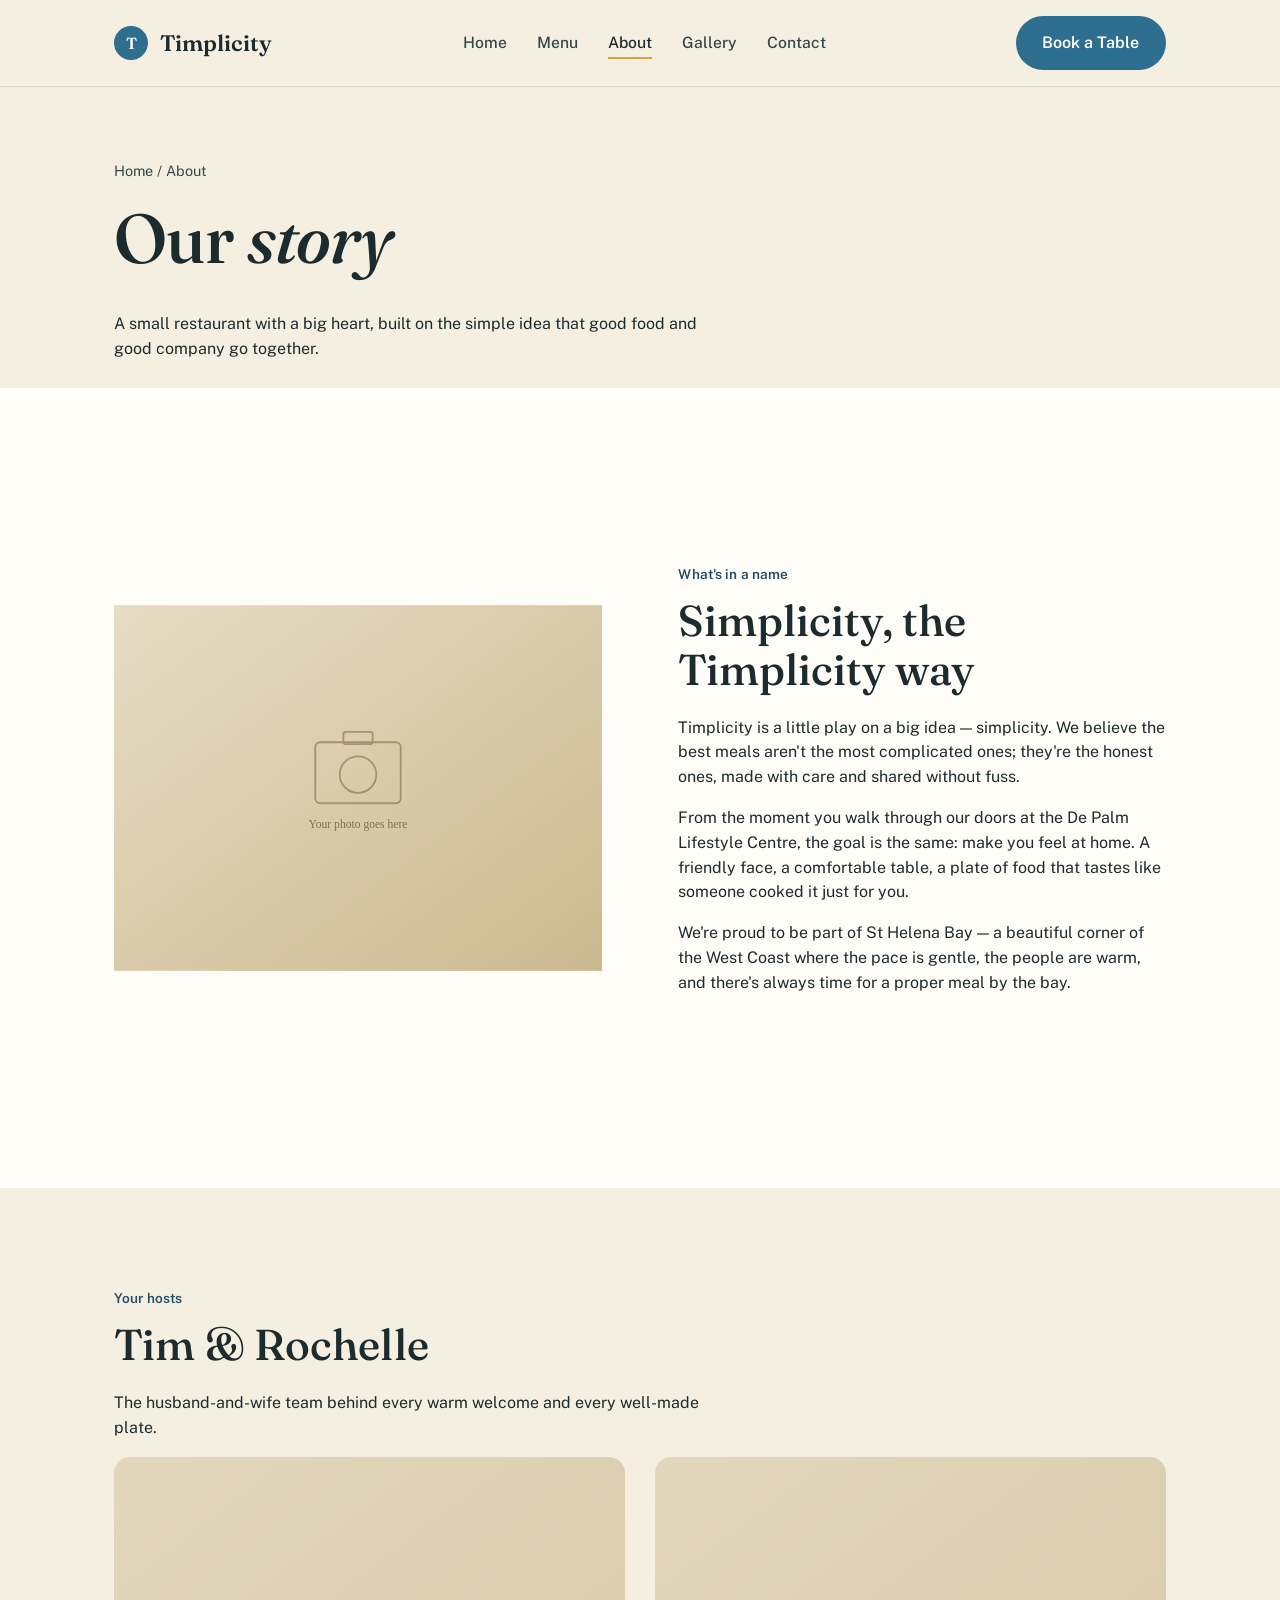
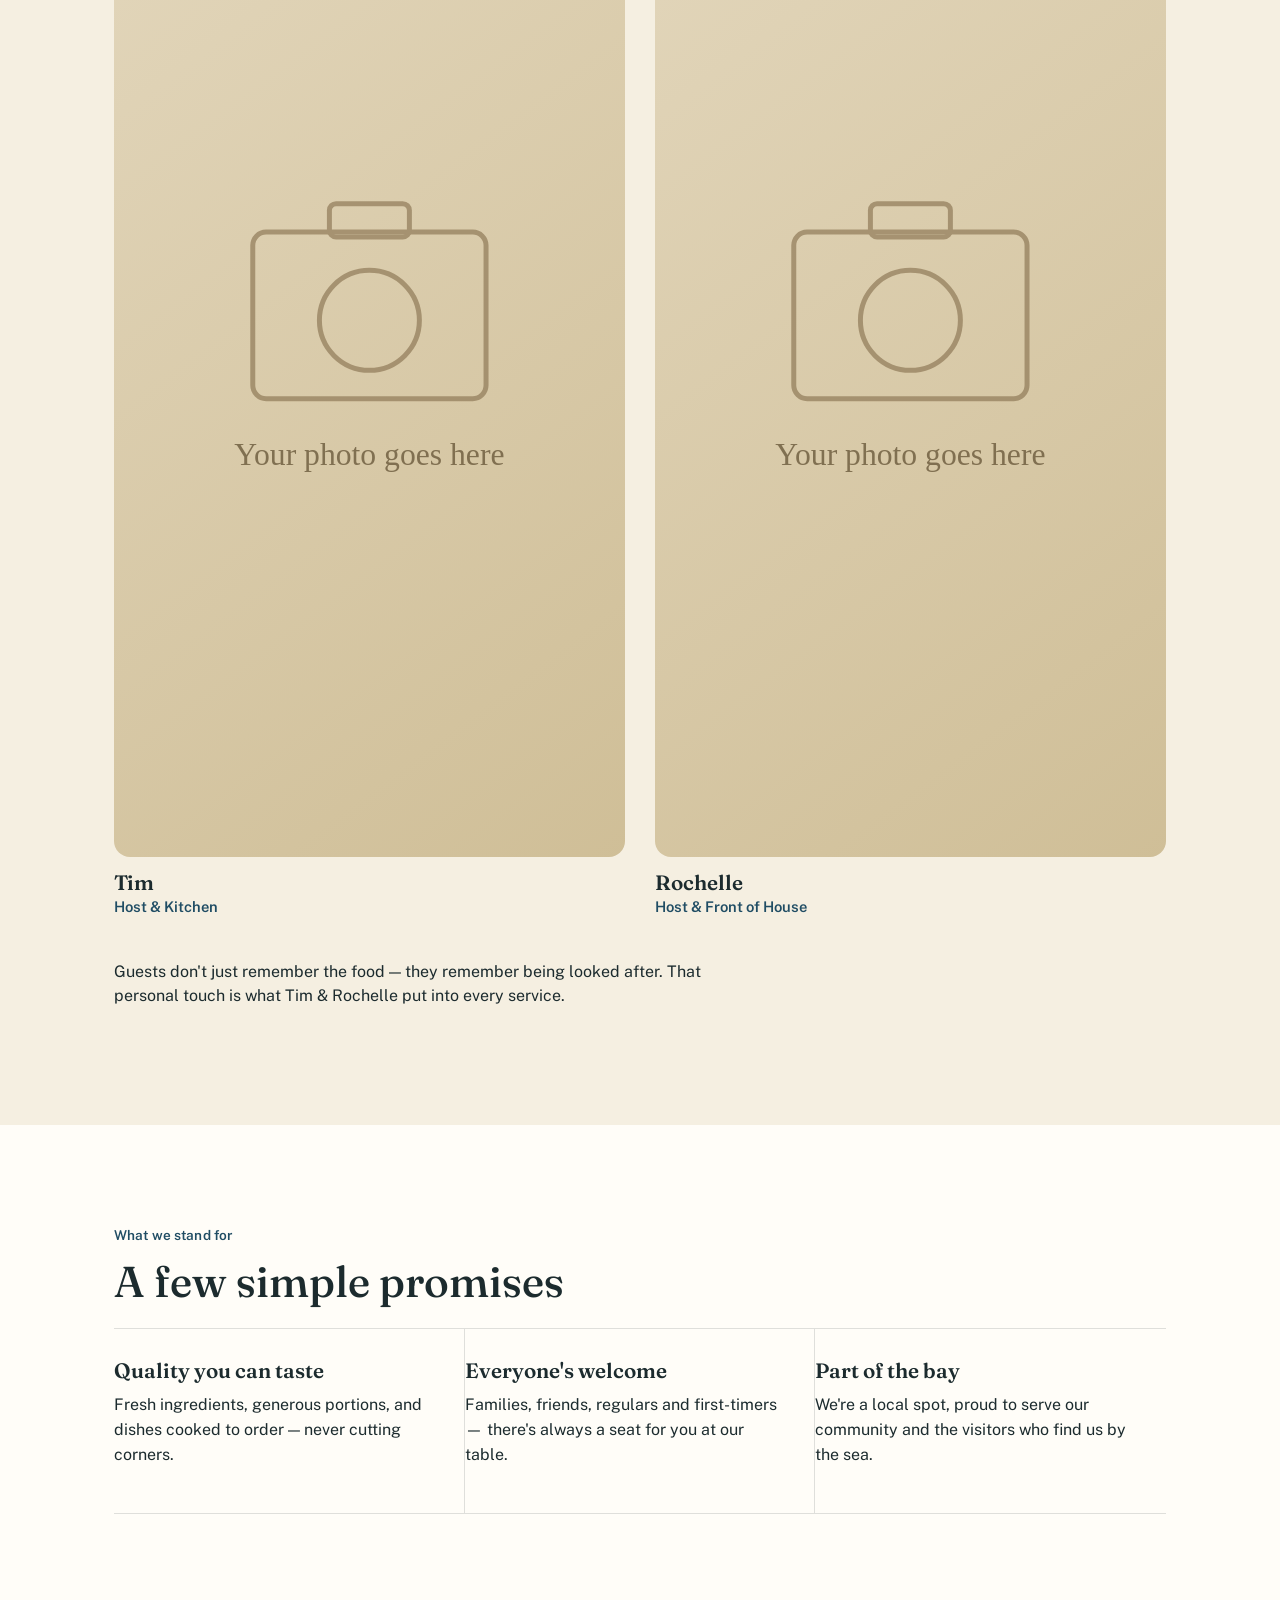
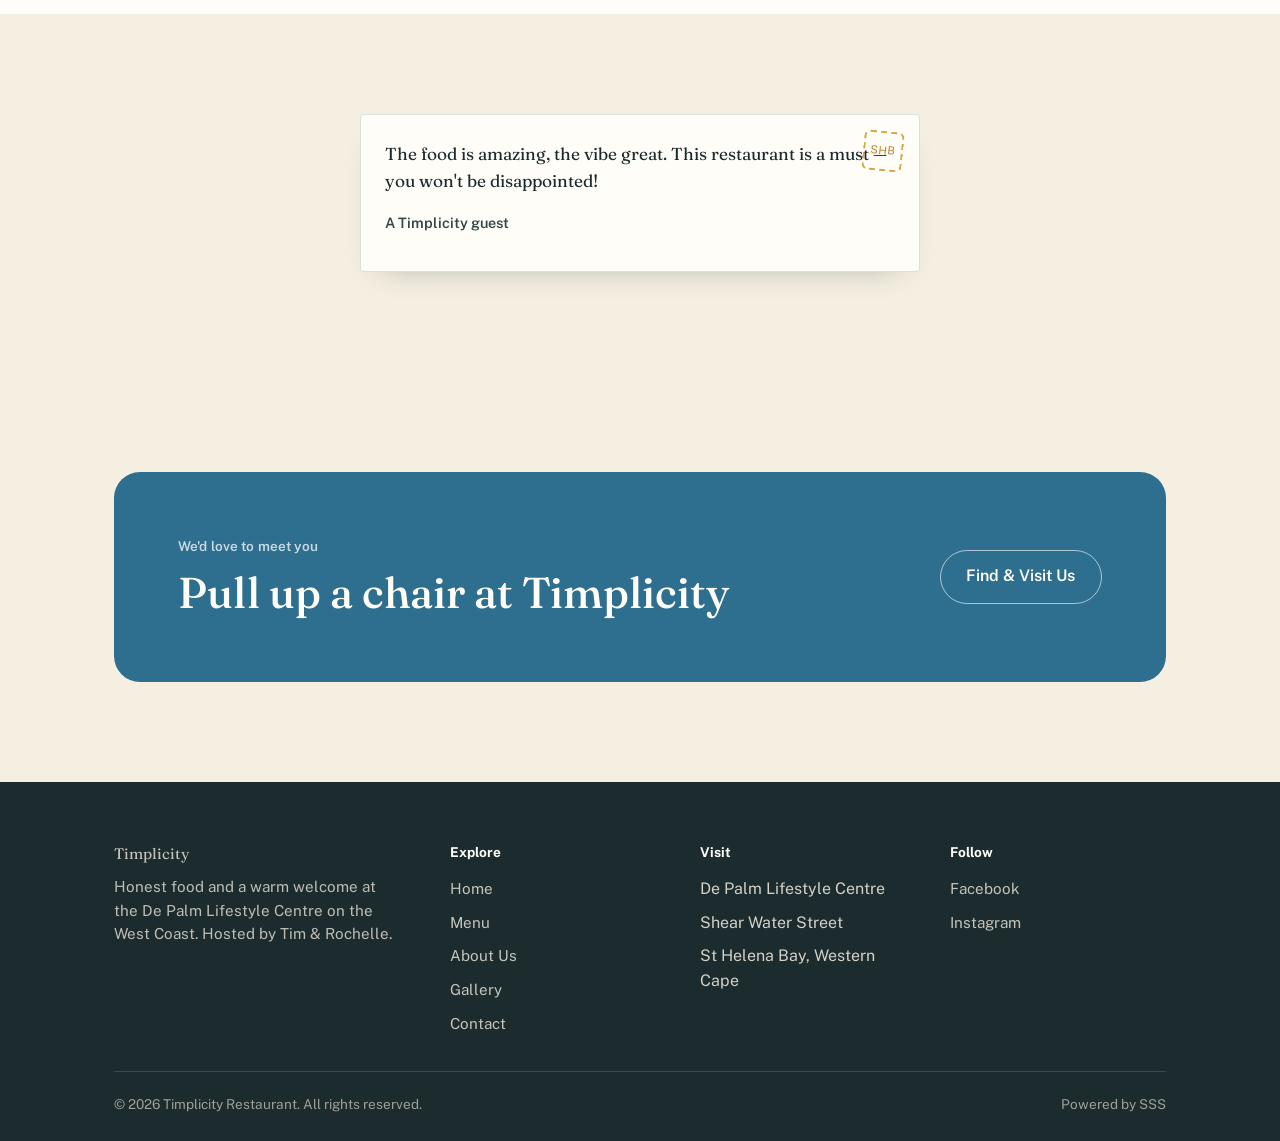
==== about.html @ 7fc155a4 "Add files via upload" ====
<!DOCTYPE html>
<html lang="en">
<head>
<meta charset="UTF-8">
<meta name="viewport" content="width=device-width, initial-scale=1.0">
<title>About | Timplicity Restaurant</title>
<meta name="description" content="The story of Timplicity — a warm, family-run restaurant at the De Palm Centre in St Helena Bay, hosted by Tim & Rochelle.">
<link rel="preconnect" href="https://fonts.googleapis.com">
<link rel="preconnect" href="https://fonts.gstatic.com" crossorigin>
<link href="https://fonts.googleapis.com/css2?family=Fraunces:ital,opsz,wght@0,9..144,400;0,9..144,500;0,9..144,600;1,9..144,500;1,9..144,600&family=Public+Sans:wght@400;500;600;700&display=swap" rel="stylesheet">
<link rel="stylesheet" href="assets/css/style.css">
</head>
<body>

<header class="site-header">
  <div class="nav-row">
    <a class="wordmark" href="index.html"><span class="mark">T</span> Timplicity</a>
    <nav>
      <ul class="nav-links">
        <li><a href="index.html">Home</a></li>
        <li><a href="menu.html">Menu</a></li>
        <li><a href="about.html" aria-current="page">About</a></li>
        <li><a href="gallery.html">Gallery</a></li>
        <li><a href="contact.html">Contact</a></li>
      </ul>
    </nav>
    <div class="nav-actions">
      <a class="btn btn-primary" href="contact.html">Book a Table</a>
      <button class="nav-toggle" aria-label="Toggle menu" aria-expanded="false">
        <span></span><span></span><span></span>
      </button>
    </div>
  </div>
</header>

<main>
  <section class="page-intro">
    <div class="container">
      <a class="crumb" href="index.html">Home / About</a>
      <h1>Our <span class="italic">story</span></h1>
      <p class="lede">A small restaurant with a big heart, built on the simple idea that good food and good company go together.</p>
    </div>
  </section>

  <section style="background:var(--paper);">
    <div class="container two-col">
      <div class="col-media">
        <img src="assets/images/placeholder.svg" alt="The Timplicity restaurant at the De Palm Lifestyle Centre" width="800" height="600">
      </div>
      <div>
        <p class="label">What's in a name</p>
        <h2>Simplicity, the Timplicity way</h2>
        <p>Timplicity is a little play on a big idea — simplicity. We believe the best meals aren't the most complicated ones; they're the honest ones, made with care and shared without fuss.</p>
        <p>From the moment you walk through our doors at the De Palm Lifestyle Centre, the goal is the same: make you feel at home. A friendly face, a comfortable table, a plate of food that tastes like someone cooked it just for you.</p>
        <p>We're proud to be part of St Helena Bay — a beautiful corner of the West Coast where the pace is gentle, the people are warm, and there's always time for a proper meal by the bay.</p>
      </div>
    </div>
  </section>

  <section>
    <div class="container">
      <p class="label">Your hosts</p>
      <h2>Tim &amp; Rochelle</h2>
      <p>The husband-and-wife team behind every warm welcome and every well-made plate.</p>
      <div class="hosts">
        <div class="host">
          <img src="assets/images/placeholder.svg" alt="Tim, co-host of Timplicity" width="800" height="1000">
          <h3>Tim</h3>
          <p class="role">Host &amp; Kitchen</p>
        </div>
        <div class="host">
          <img src="assets/images/placeholder.svg" alt="Rochelle, co-host of Timplicity" width="800" height="1000">
          <h3>Rochelle</h3>
          <p class="role">Host &amp; Front of House</p>
        </div>
      </div>
      <p style="margin-top:26px; max-width:64ch;">Guests don't just remember the food — they remember being looked after. That personal touch is what Tim &amp; Rochelle put into every service.</p>
    </div>
  </section>

  <section style="background:var(--paper);">
    <div class="container">
      <p class="label">What we stand for</p>
      <h2>A few simple promises</h2>
      <div class="promise-list">
        <div class="promise">
          <h3>Quality you can taste</h3>
          <p>Fresh ingredients, generous portions, and dishes cooked to order — never cutting corners.</p>
        </div>
        <div class="promise">
          <h3>Everyone's welcome</h3>
          <p>Families, friends, regulars and first-timers — there's always a seat for you at our table.</p>
        </div>
        <div class="promise">
          <h3>Part of the bay</h3>
          <p>We're a local spot, proud to serve our community and the visitors who find us by the sea.</p>
        </div>
      </div>
    </div>
  </section>

  <section>
    <div class="container">
      <div class="postcard" style="max-width:560px; margin:0 auto;">
        <div class="stamp">SHB</div>
        <p class="quote">The food is amazing, the vibe great. This restaurant is a must — you won't be disappointed!</p>
        <p class="who">A Timplicity guest</p>
      </div>
    </div>
  </section>

  <section>
    <div class="container">
      <div class="cta-banner">
        <div>
          <p class="label">We'd love to meet you</p>
          <h2>Pull up a chair at Timplicity</h2>
        </div>
        <a class="btn btn-on-dark" style="border:1.5px solid rgba(255,255,255,.6);" href="contact.html">Find &amp; Visit Us</a>
      </div>
    </div>
  </section>
</main>

<footer class="site-footer">
  <div class="container">
    <div class="footer-grid">
      <div>
        <a class="footer-word" href="index.html">Timplicity</a>
        <p style="max-width:32ch; color:rgba(245,239,225,.75); font-size:0.95rem;">Honest food and a warm welcome at the De Palm Lifestyle Centre on the West Coast. Hosted by Tim &amp; Rochelle.</p>
      </div>
      <div>
        <h5>Explore</h5>
        <ul>
          <li><a href="index.html">Home</a></li>
          <li><a href="menu.html">Menu</a></li>
          <li><a href="about.html">About Us</a></li>
          <li><a href="gallery.html">Gallery</a></li>
          <li><a href="contact.html">Contact</a></li>
        </ul>
      </div>
      <div>
        <h5>Visit</h5>
        <ul>
          <li>De Palm Lifestyle Centre</li>
          <li>Shear Water Street</li>
          <li>St Helena Bay, Western Cape</li>
        </ul>
      </div>
      <div>
        <h5>Follow</h5>
        <ul>
          <li><a href="https://www.facebook.com/timplicity">Facebook</a></li>
          <li><a href="https://www.instagram.com/timplicity.restaurant/">Instagram</a></li>
        </ul>
      </div>
    </div>
    <div class="footer-bottom">
      <span>© 2026 Timplicity Restaurant. All rights reserved.</span>
      <a href="https://github.com/software-solutions-shb">Powered by SSS</a>
    </div>
  </div>
</footer>

<script src="assets/js/main.js"></script>
</body>
</html>
---- assets/css/style.css ----
/* ===========================================================
   Timplicity — design tokens
   Plaster (bg), Ink (text/dark), Bay (primary accent, blue),
   Gold (secondary accent), Sage (quiet tertiary)
   =========================================================== */
:root{
  --plaster: #f5efe1;
  --plaster-deep: #ece2cc;
  --ink: #1c2b2e;
  --ink-soft: #33474b;
  --bay: #2e6e8e;
  --bay-deep: #204d64;
  --gold: #d9a441;
  --gold-deep: #b7852b;
  --sage: #6b7a55;
  --paper: #fffdf8;
  --line: rgba(28,43,46,0.14);

  --serif: "Fraunces", Georgia, serif;
  --sans: "Public Sans", -apple-system, BlinkMacSystemFont, "Segoe UI", sans-serif;

  --max: 1180px;
  --pad: clamp(20px, 5vw, 64px);
}

*, *::before, *::after{ box-sizing: border-box; }
html{ scroll-behavior: smooth; }
@media (prefers-reduced-motion: reduce){
  html{ scroll-behavior: auto; }
  *, *::before, *::after{ animation-duration: 0.001ms !important; animation-iteration-count: 1 !important; transition-duration: 0.001ms !important; }
}

body{
  margin:0;
  font-family: var(--sans);
  background: var(--plaster);
  color: var(--ink);
  line-height: 1.55;
  -webkit-font-smoothing: antialiased;
}

img{ max-width:100%; display:block; }

a{ color: inherit; }

h1,h2,h3,h4{
  font-family: var(--serif);
  font-weight: 600;
  line-height: 1.12;
  margin: 0 0 0.5em;
  color: var(--ink);
}
h1{ font-size: clamp(2.6rem, 5.4vw, 4.4rem); font-weight: 500; letter-spacing: -0.01em; }
h2{ font-size: clamp(1.9rem, 3.4vw, 2.7rem); font-weight: 500; }
h3{ font-size: 1.3rem; font-weight: 600; }
p{ margin: 0 0 1em; max-width: 62ch; }
.italic{ font-style: italic; }

.container{
  max-width: var(--max);
  margin: 0 auto;
  padding-left: var(--pad);
  padding-right: var(--pad);
}

.label{
  font-family: var(--sans);
  font-size: 0.85rem;
  font-weight: 600;
  color: var(--bay-deep);
  letter-spacing: 0.01em;
  margin: 0 0 0.9em;
}
.label.on-dark{ color: var(--gold); }

.btn{
  display: inline-flex;
  align-items: center;
  gap: 0.5em;
  padding: 0.85em 1.6em;
  border-radius: 999px;
  font-weight: 600;
  font-size: 1rem;
  text-decoration: none;
  border: 1.5px solid transparent;
  cursor: pointer;
  transition: transform 0.18s ease, background 0.18s ease, color 0.18s ease, border-color .18s ease;
}
.btn:active{ transform: translateY(1px); }
.btn-primary{ background: var(--bay); color: var(--paper); }
.btn-primary:hover{ background: var(--bay-deep); }
.btn-ghost{ background: transparent; color: var(--ink); border-color: var(--line); }
.btn-ghost:hover{ border-color: var(--ink); }
.btn-gold{ background: var(--gold); color: var(--ink); }
.btn-gold:hover{ background: var(--gold-deep); color: var(--paper); }
.btn-on-dark{ border-color: rgba(255,255,255,0.4); color: var(--paper); }
.btn-on-dark:hover{ border-color: var(--paper); }

:focus-visible{
  outline: 3px solid var(--bay);
  outline-offset: 3px;
}

/* ---------------- Header / nav ---------------- */
.site-header{
  position: sticky;
  top: 0;
  z-index: 50;
  background: rgba(245,239,225,0.9);
  backdrop-filter: blur(8px);
  border-bottom: 1px solid var(--line);
}
.nav-row{
  display:flex;
  align-items:center;
  justify-content: space-between;
  padding: 16px var(--pad);
  max-width: var(--max);
  margin: 0 auto;
  gap: 20px;
}
.wordmark{
  font-family: var(--serif);
  font-size: 1.4rem;
  font-weight: 600;
  text-decoration: none;
  color: var(--ink);
  display:flex;
  align-items:center;
  gap: 0.55em;
}
.wordmark .mark{
  width: 34px; height: 34px;
  border-radius: 50%;
  background: var(--bay);
  color: var(--paper);
  display:flex; align-items:center; justify-content:center;
  font-size: 1rem;
  flex: none;
}
.nav-links{
  display:flex;
  gap: 30px;
  list-style:none;
  margin:0; padding:0;
}
.nav-links a{
  text-decoration:none;
  font-weight: 500;
  font-size: 0.98rem;
  color: var(--ink-soft);
  position: relative;
  padding-bottom: 3px;
}
.nav-links a:hover, .nav-links a[aria-current="page"]{ color: var(--ink); }
.nav-links a[aria-current="page"]::after{
  content:"";
  position:absolute; left:0; right:0; bottom:-4px;
  height: 2px; background: var(--gold);
}
.nav-actions{ display:flex; align-items:center; gap: 14px; }
.nav-toggle{
  display:none;
  background:none; border:none; cursor:pointer;
  width: 40px; height: 40px;
  flex-direction: column; align-items:center; justify-content:center; gap: 5px;
}
.nav-toggle span{ width: 22px; height: 2px; background: var(--ink); display:block; }

@media (max-width: 860px){
  .nav-links{
    position: fixed; inset: 68px 0 0 0;
    background: var(--plaster);
    flex-direction: column;
    align-items: flex-start;
    padding: 30px var(--pad);
    gap: 22px;
    transform: translateY(-8px);
    opacity: 0;
    visibility: hidden;
    transition: opacity .2s ease, transform .2s ease, visibility .2s;
  }
  .nav-links.open{ opacity:1; transform: translateY(0); visibility: visible; }
  .nav-links a{ font-size: 1.15rem; }
  .nav-actions .btn-primary{ display:none; }
  .nav-toggle{ display:flex; }
}

/* ---------------- Wave dividers ---------------- */
.wave{ display:block; width:100%; line-height:0; }
.wave svg{ width:100%; height: auto; display:block; }

/* ---------------- Hero ---------------- */
.hero{
  position: relative;
  padding: clamp(56px, 9vw, 96px) 0 0;
  overflow: hidden;
}
.hero-grid{
  display:grid;
  grid-template-columns: 1.1fr 0.9fr;
  gap: clamp(30px, 5vw, 70px);
  align-items:center;
}
.hero-copy p.lede{ font-size: 1.15rem; color: var(--ink-soft); }
.hero-ctas{ display:flex; gap: 14px; flex-wrap:wrap; margin-top: 1.6em; }
.hero-media{ position:relative; }
.hero-media .frame{
  border-radius: 22px 22px 4px 22px;
  overflow:hidden;
  box-shadow: 0 30px 60px -25px rgba(28,43,46,0.45);
}
.hero-media .frame img{ aspect-ratio: 4/5; object-fit:cover; width:100%; }
.hero-tag{
  position:absolute;
  bottom: -22px; left: -22px;
  background: var(--paper);
  border-radius: 14px;
  padding: 14px 18px;
  box-shadow: 0 18px 40px -20px rgba(28,43,46,0.35);
  font-family: var(--serif);
  font-size: 0.95rem;
  max-width: 190px;
}
@media (max-width: 860px){
  .hero-grid{ grid-template-columns: 1fr; }
  .hero-tag{ display:none; }
}

.fade-up{ opacity:0; transform: translateY(16px); animation: fadeUp .7s ease forwards; }
@keyframes fadeUp{ to{ opacity:1; transform:none; } }

/* ---------------- Sections ---------------- */
section{ padding: clamp(56px, 8vw, 100px) 0; }
.section-dark{ background: var(--ink); color: var(--plaster); }
.section-dark h2, .section-dark h3{ color: var(--paper); }
.section-dark p{ color: rgba(245,239,225,0.82); }

.two-col{
  display:grid;
  grid-template-columns: 1fr 1fr;
  gap: clamp(32px, 6vw, 80px);
  align-items:center;
}
@media (max-width: 860px){ .two-col{ grid-template-columns: 1fr; } }
.two-col.reverse .col-media{ order: 2; }
@media (max-width: 860px){ .two-col.reverse .col-media{ order: 0; } }

.col-media img{ border-radius: 18px; }
.col-media.stacked{ position:relative; padding-bottom: 40px; }
.col-media.stacked .img-2{
  position:absolute; width: 58%;
  right: -6%; bottom: 0;
  border: 6px solid var(--plaster);
  border-radius: 16px;
  box-shadow: 0 20px 40px -20px rgba(28,43,46,0.4);
}

/* Promises list (not identical cards — a divided list) */
.promise-list{
  display:grid;
  grid-template-columns: repeat(3, 1fr);
  gap: 0;
  border-top: 1px solid var(--line);
}
.promise{
  padding: 30px 26px 30px 0;
  border-bottom: 1px solid var(--line);
}
.promise:not(:last-child){ border-right: 1px solid var(--line); }
.promise .num{ font-family: var(--serif); font-style: italic; color: var(--bay); font-size: 1.1rem; }
@media (max-width: 860px){
  .promise-list{ grid-template-columns: 1fr; }
  .promise:not(:last-child){ border-right: none; }
}

/* Sunday buffet feature */
.buffet{
  background: var(--ink);
  color: var(--plaster);
  border-radius: 26px;
  padding: clamp(30px, 5vw, 60px);
  display:grid;
  grid-template-columns: 1.05fr 0.95fr;
  gap: clamp(30px,5vw,60px);
  align-items:center;
}
@media (max-width: 860px){ .buffet{ grid-template-columns: 1fr; } }
.buffet ul{ list-style:none; padding:0; margin: 1.2em 0; display:flex; flex-direction:column; gap: 10px; }
.buffet li{ padding-left: 26px; position:relative; color: rgba(245,239,225,0.9); }
.buffet li::before{
  content:"";
  position:absolute; left:0; top: 0.5em;
  width: 10px; height: 10px;
  border-radius: 50%;
  background: var(--gold);
}
.buffet .col-media img{ border-radius: 18px; }

/* Menu preview / real menu list styling */
.menu-list{ margin-top: 10px; }
.menu-item{
  display:flex;
  align-items:baseline;
  gap: 10px;
  padding: 18px 0;
  border-bottom: 1px dashed var(--line);
}
.menu-item:first-child{ border-top: 1px dashed var(--line); }
.menu-item .name{
  font-family: var(--serif);
  font-size: 1.15rem;
  color: var(--ink);
  white-space: nowrap;
}
.menu-item .tag{
  font-size: 0.78rem;
  color: var(--bay-deep);
  background: rgba(46,110,142,0.1);
  border-radius: 999px;
  padding: 2px 10px;
  white-space: nowrap;
}
.menu-item .leader{
  flex:1;
  border-bottom: 1px dotted rgba(28,43,46,0.35);
  transform: translateY(-5px);
  min-width: 20px;
}
.menu-item .price{
  font-weight: 700;
  white-space: nowrap;
  font-family: var(--serif);
}
.menu-item .desc{
  flex-basis: 100%;
  margin: 2px 0 0;
  color: var(--ink-soft);
  font-size: 0.95rem;
}

/* Gallery grid */
.gallery-grid{
  display:grid;
  grid-template-columns: repeat(3, 1fr);
  gap: 16px;
}
.gallery-grid a{
  display:block;
  overflow:hidden;
  border-radius: 14px;
  cursor: zoom-in;
}
.gallery-grid img{
  width:100%; height:100%; object-fit:cover;
  transition: transform .35s ease;
}
.gallery-grid a:hover img{ transform: scale(1.05); }
.gallery-grid .tall{ grid-row: span 2; }
@media (max-width: 700px){
  .gallery-grid{ grid-template-columns: repeat(2, 1fr); }
}

.lightbox{
  position: fixed; inset:0;
  background: rgba(28,43,46,0.92);
  display:none;
  align-items:center; justify-content:center;
  z-index: 100;
  padding: 30px;
}
.lightbox.open{ display:flex; }
.lightbox img{ max-width: min(90vw, 900px); max-height: 85vh; border-radius: 10px; }
.lightbox-close{
  position:absolute; top: 24px; right: 24px;
  background: none; border: none; color: var(--paper);
  font-size: 2rem; cursor:pointer; line-height:1;
}

/* Testimonials — postcards */
.postcards{
  display:grid;
  grid-template-columns: repeat(3, 1fr);
  gap: 26px;
  margin-top: 20px;
}
@media (max-width: 900px){ .postcards{ grid-template-columns: 1fr; } }
.postcard{
  background: var(--paper);
  border: 1px solid var(--line);
  border-radius: 4px;
  padding: 26px 24px 22px;
  position: relative;
  box-shadow: 0 14px 30px -22px rgba(28,43,46,0.4);
}
.postcard:nth-child(2){ transform: rotate(-0.6deg); }
.postcard:nth-child(3){ transform: rotate(0.6deg); }
.postcard .quote{ font-family: var(--serif); font-size: 1.08rem; color: var(--ink); }
.postcard .stamp{
  position:absolute; top: 16px; right: 16px;
  width: 40px; height: 40px;
  border: 2px dashed var(--gold);
  border-radius: 6px;
  display:flex; align-items:center; justify-content:center;
  color: var(--gold-deep);
  font-size: 0.7rem;
  transform: rotate(6deg);
}
.postcard .who{
  margin-top: 14px;
  font-size: 0.9rem;
  color: var(--ink-soft);
  font-weight: 600;
}

/* CTA banner */
.cta-banner{
  text-align:left;
  background: var(--bay);
  color: var(--paper);
  border-radius: 26px;
  padding: clamp(36px, 6vw, 64px);
  display:flex;
  justify-content:space-between;
  align-items:center;
  gap: 30px;
  flex-wrap:wrap;
}
.cta-banner h2{ color: var(--paper); margin:0; }
.cta-banner .label{ color: rgba(255,255,255,0.75); }

/* People (about page hosts) */
.hosts{
  display:grid;
  grid-template-columns: repeat(2,1fr);
  gap: 30px;
  margin-top: 10px;
}
@media (max-width: 700px){ .hosts{ grid-template-columns: 1fr; } }
.host img{ border-radius: 16px; aspect-ratio: 4/5; object-fit:cover; }
.host h3{ margin-top: 14px; margin-bottom: 2px; }
.host .role{ color: var(--bay-deep); font-weight:600; font-size: 0.92rem; }

/* Breadcrumb / page intro */
.page-intro{ padding-top: clamp(40px,7vw,72px); padding-bottom: 10px; }
.crumb{ font-size: 0.9rem; color: var(--ink-soft); margin-bottom: 18px; text-decoration:none; display:inline-block; }
.crumb:hover{ color: var(--ink); }

/* Anchor chips (menu jump nav) */
.chip-row{
  display:flex; flex-wrap:wrap; gap: 10px;
  margin: 26px 0 10px;
}
.chip{
  padding: 8px 16px;
  border-radius: 999px;
  border: 1px solid var(--line);
  text-decoration:none;
  font-size: 0.9rem;
  color: var(--ink-soft);
  background: var(--paper);
}
.chip:hover{ border-color: var(--bay); color: var(--bay-deep); }

/* Sunday buffet block inside menu page */
.menu-section{ scroll-margin-top: 100px; }
.menu-section-title{ display:flex; align-items:baseline; gap: 14px; margin-bottom: 4px; }
.menu-section-title .sub{ color: var(--ink-soft); font-size: 0.95rem; }

/* Hours table */
.hours{ width:100%; border-collapse: collapse; margin-top: 10px; }
.hours td{ padding: 10px 0; border-bottom: 1px solid var(--line); }
.hours td:last-child{ text-align:right; font-weight:600; }
.hours tr.today td{ color: var(--bay-deep); }

/* Contact layout */
.contact-grid{
  display:grid;
  grid-template-columns: 0.9fr 1.1fr;
  gap: clamp(30px,5vw,70px);
  align-items:start;
}
@media (max-width: 900px){ .contact-grid{ grid-template-columns: 1fr; } }
.info-block{ margin-bottom: 26px; }
.info-block h4{ font-family: var(--sans); font-size: 0.85rem; font-weight:700; color: var(--bay-deep); margin-bottom: 6px; }
.info-block p{ margin:0; }

.form-grid{
  display:grid;
  grid-template-columns: 1fr 1fr;
  gap: 16px;
  background: var(--paper);
  padding: clamp(22px, 4vw, 36px);
  border-radius: 20px;
  border: 1px solid var(--line);
}
.form-grid .full{ grid-column: 1 / -1; }
@media (max-width: 560px){ .form-grid{ grid-template-columns: 1fr; } }
label{ font-size: 0.85rem; font-weight:600; display:block; margin-bottom: 6px; }
input, select, textarea{
  width:100%;
  font-family: var(--sans);
  font-size: 0.98rem;
  padding: 12px 14px;
  border-radius: 10px;
  border: 1px solid var(--line);
  background: var(--plaster);
  color: var(--ink);
}
input:focus, select:focus, textarea:focus{ outline: 2px solid var(--bay); border-color: var(--bay); }
textarea{ min-height: 100px; resize: vertical; }
.map-embed{ border-radius: 20px; overflow:hidden; border: 1px solid var(--line); margin-top: 10px; }
.map-embed iframe{ width:100%; height: 320px; border:0; display:block; }
.form-note{ font-size: 0.85rem; color: var(--ink-soft); margin-top: 10px; }

/* Footer */
.site-footer{
  background: var(--ink);
  color: rgba(245,239,225,0.85);
  padding: 60px 0 26px;
}
.footer-grid{
  display:grid;
  grid-template-columns: 1.4fr 1fr 1fr 1fr;
  gap: 34px;
  padding-bottom: 34px;
  border-bottom: 1px solid rgba(245,239,225,0.15);
}
@media (max-width: 760px){ .footer-grid{ grid-template-columns: 1fr 1fr; } }
.footer-grid h5{ color: var(--paper); font-size: 0.85rem; margin: 0 0 14px; font-weight:700; }
.footer-grid ul{ list-style:none; margin:0; padding:0; display:flex; flex-direction:column; gap: 9px; }
.footer-grid a{ text-decoration:none; color: rgba(245,239,225,0.78); font-size: 0.95rem; }
.footer-grid a:hover{ color: var(--gold); }
.footer-word{
  font-family: var(--serif); color: var(--paper); font-size: 1.3rem; text-decoration:none;
  display:inline-block; margin-bottom: 10px;
}
.footer-bottom{
  display:flex; justify-content:space-between; flex-wrap:wrap; gap: 10px;
  padding-top: 22px; font-size: 0.85rem; color: rgba(245,239,225,0.6);
}
.footer-bottom a{ text-decoration:none; color: inherit; }
.footer-bottom a:hover{ color: var(--gold); }
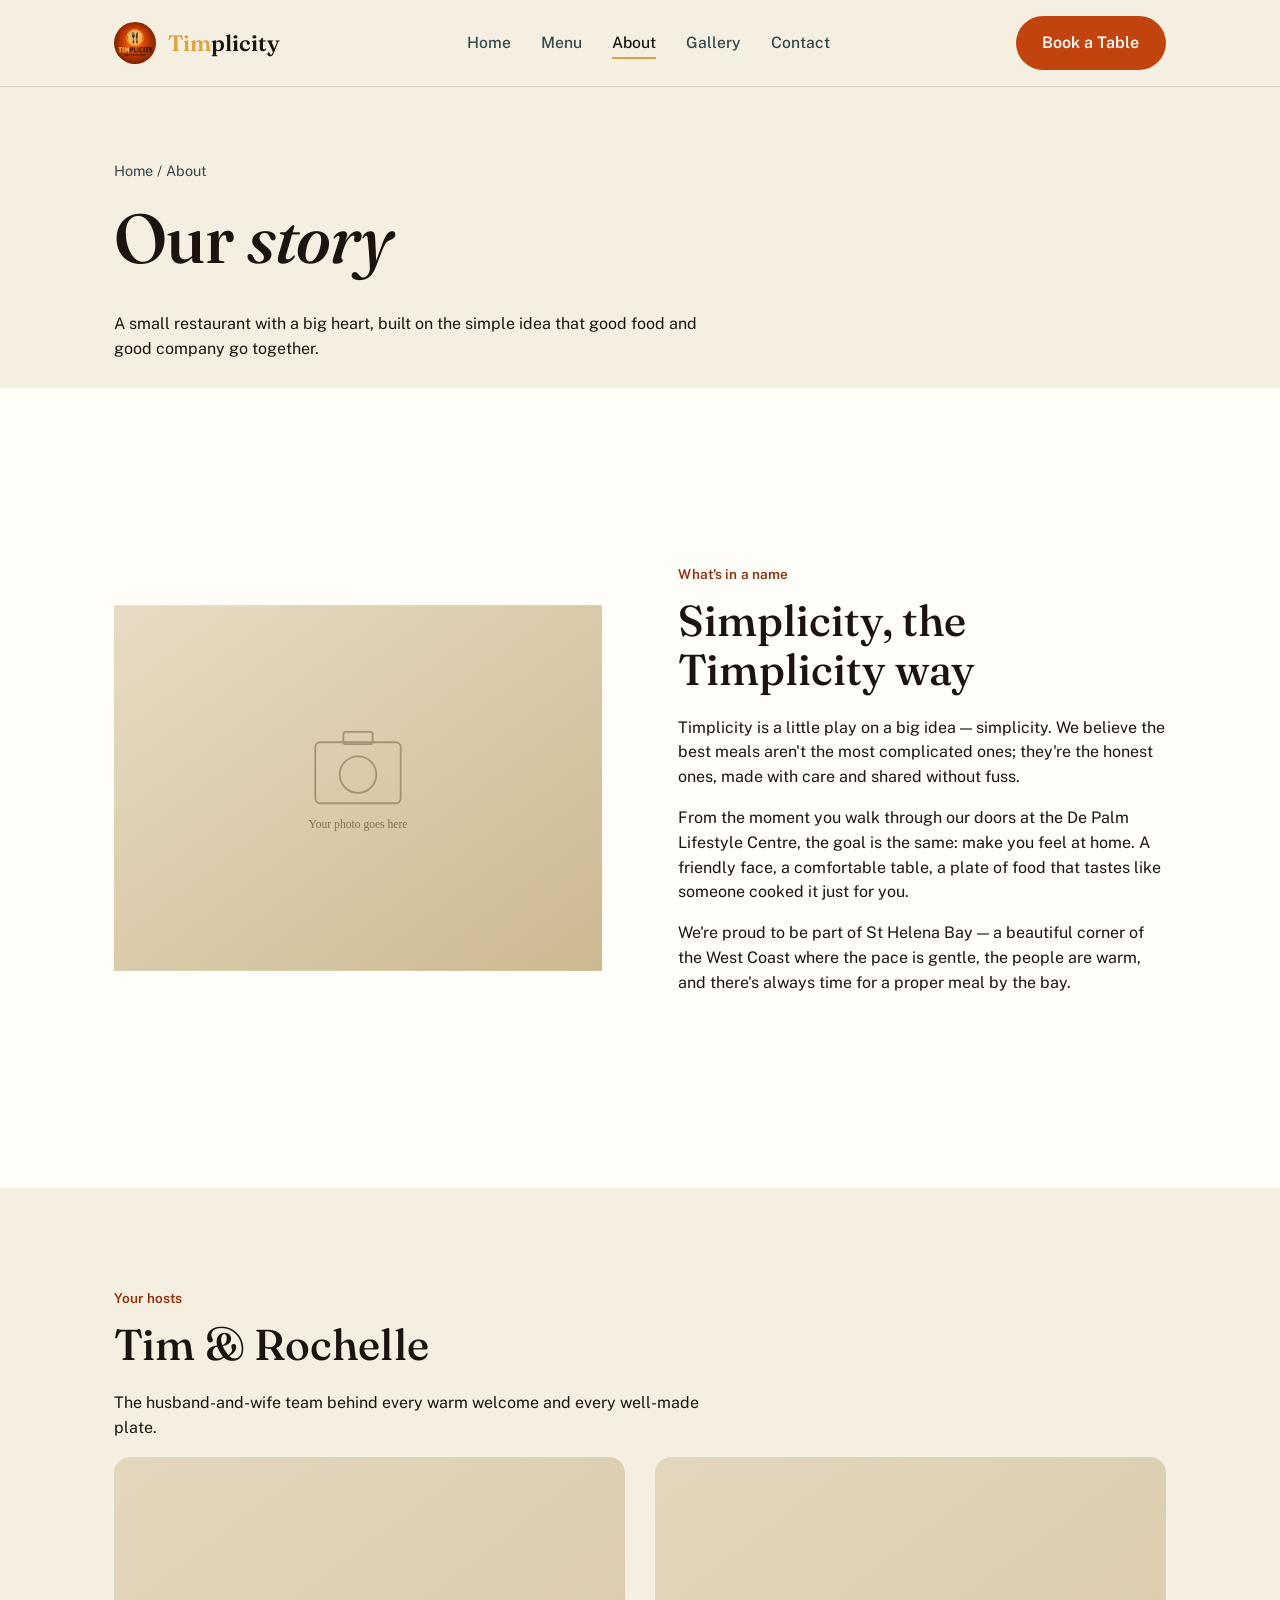
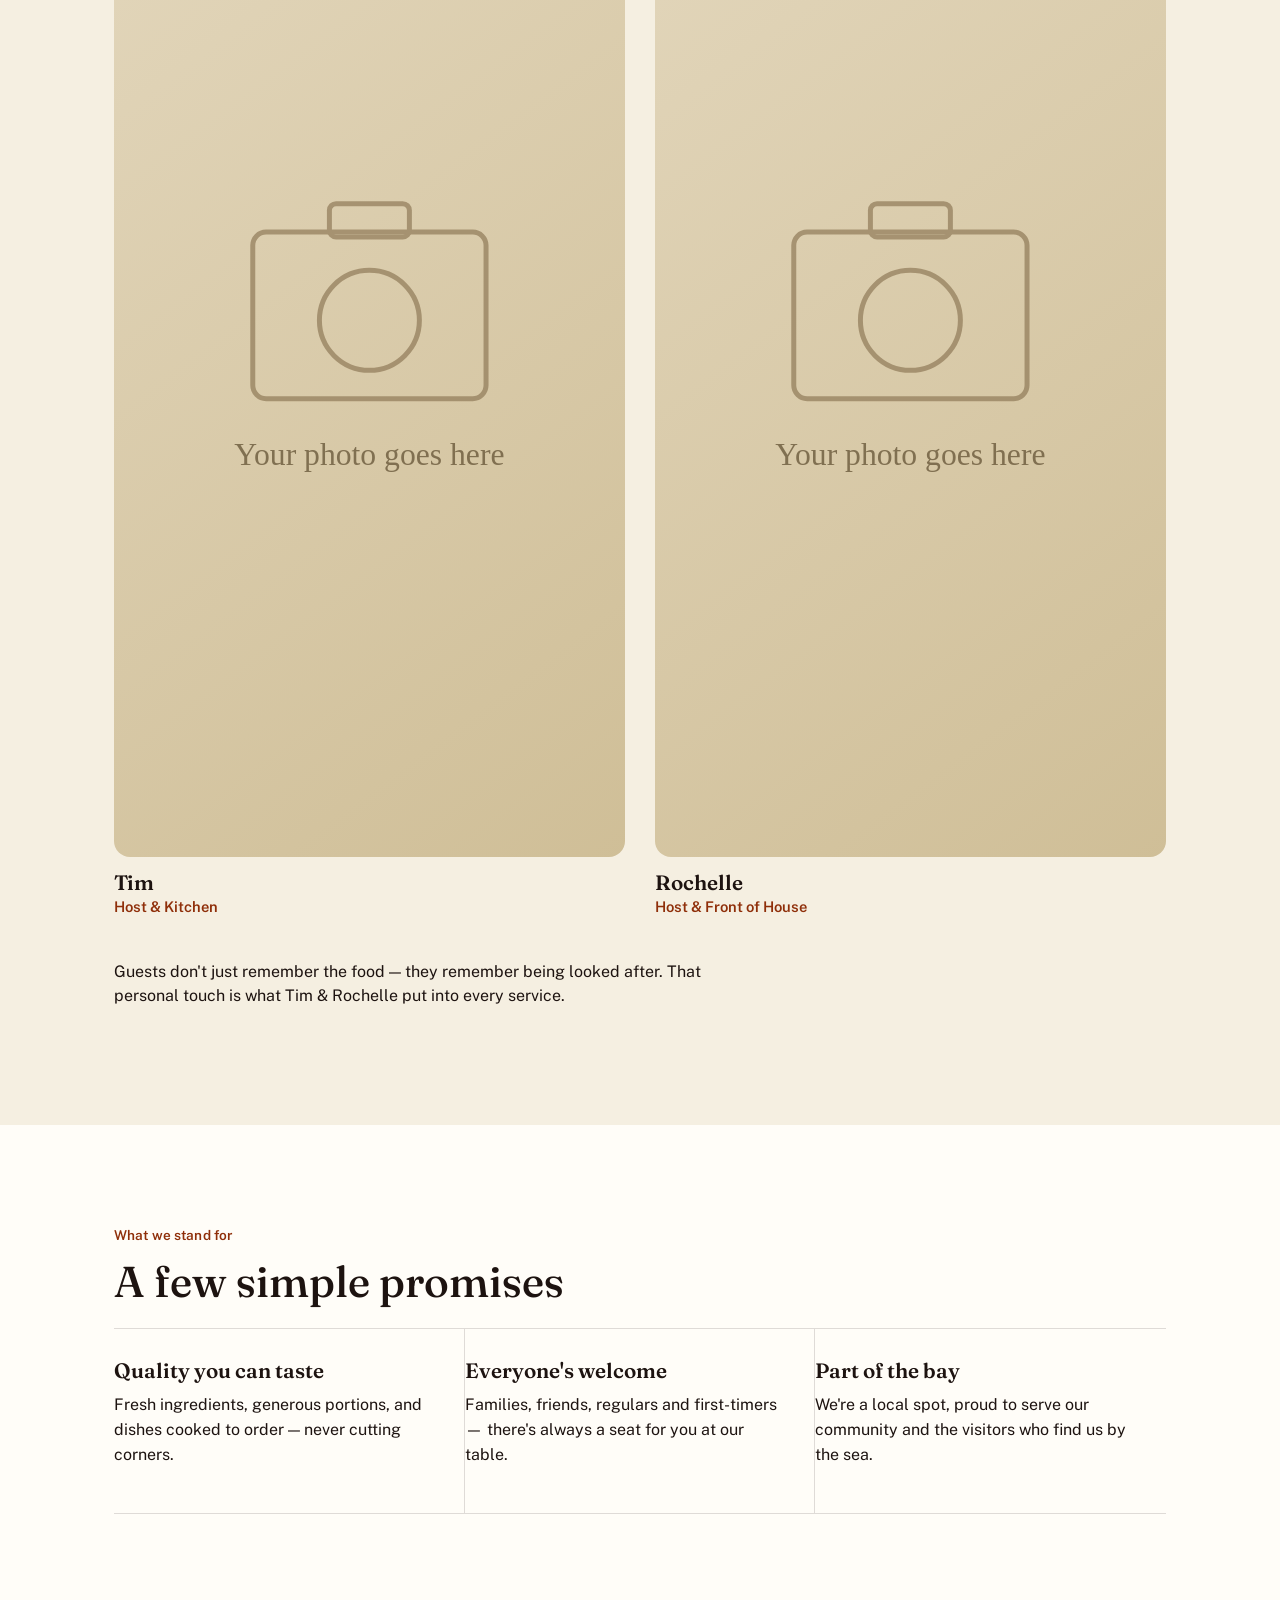
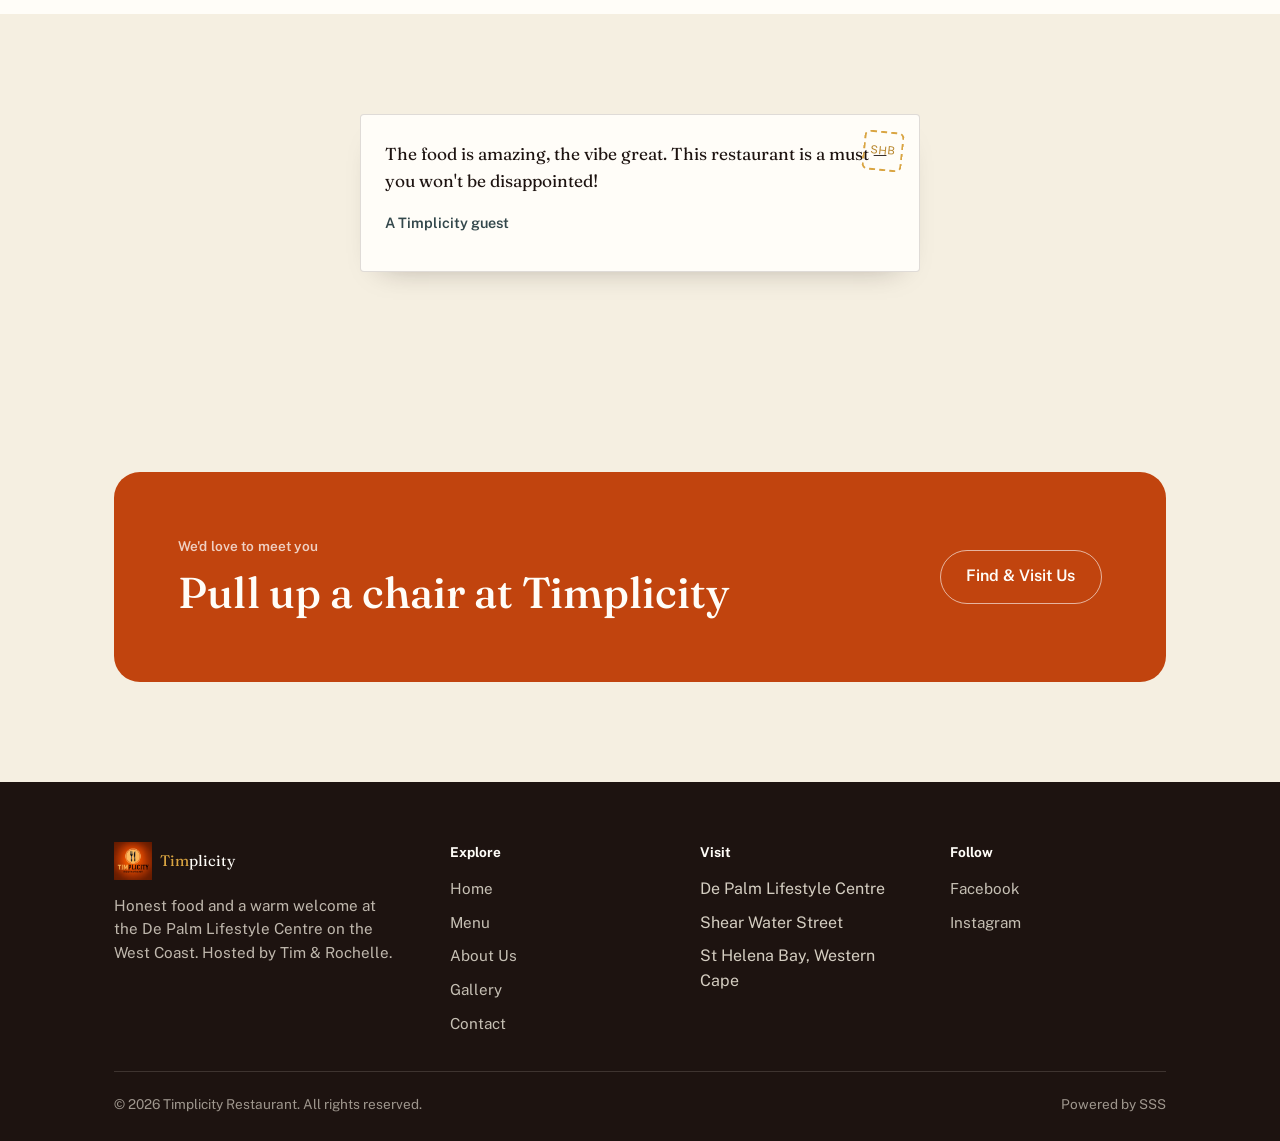
==== commit f287f684: "Add files via upload" ====
--- a/about.html
+++ b/about.html
@@ -8,13 +8,14 @@
 <link rel="preconnect" href="https://fonts.googleapis.com">
 <link rel="preconnect" href="https://fonts.gstatic.com" crossorigin>
 <link href="https://fonts.googleapis.com/css2?family=Fraunces:ital,opsz,wght@0,9..144,400;0,9..144,500;0,9..144,600;1,9..144,500;1,9..144,600&family=Public+Sans:wght@400;500;600;700&display=swap" rel="stylesheet">
+<link rel="icon" type="image/jpeg" href="assets/images/logo.jpeg">
 <link rel="stylesheet" href="assets/css/style.css">
 </head>
 <body>
 
 <header class="site-header">
   <div class="nav-row">
-    <a class="wordmark" href="index.html"><span class="mark">T</span> Timplicity</a>
+    <a class="wordmark" href="index.html"><span class="mark"><img src="assets/images/logo.jpeg" alt="Timplicity logo"></span><span class="type"><span class="tim">Tim</span><span class="plicity">plicity</span></span></a>
     <nav>
       <ul class="nav-links">
         <li><a href="index.html">Home</a></li>
@@ -126,7 +127,7 @@
   <div class="container">
     <div class="footer-grid">
       <div>
-        <a class="footer-word" href="index.html">Timplicity</a>
+        <a class="footer-word" href="index.html"><img class="mark" src="assets/images/logo.jpeg" alt="Timplicity logo"><span><span class="tim">Tim</span><span class="plicity">plicity</span></span></a>
         <p style="max-width:32ch; color:rgba(245,239,225,.75); font-size:0.95rem;">Honest food and a warm welcome at the De Palm Lifestyle Centre on the West Coast. Hosted by Tim &amp; Rochelle.</p>
       </div>
       <div>
--- a/assets/css/style.css
+++ b/assets/css/style.css
@@ -6,15 +6,15 @@
 :root{
   --plaster: #f5efe1;
   --plaster-deep: #ece2cc;
-  --ink: #1c2b2e;
+  --ink: #1d1310;
   --ink-soft: #33474b;
-  --bay: #2e6e8e;
-  --bay-deep: #204d64;
+  --bay: #c1440e;
+  --bay-deep: #8f2f0a;
   --gold: #d9a441;
   --gold-deep: #b7852b;
   --sage: #6b7a55;
   --paper: #fffdf8;
-  --line: rgba(28,43,46,0.14);
+  --line: rgba(29,19,16,0.14);
 
   --serif: "Fraunces", Georgia, serif;
   --sans: "Public Sans", -apple-system, BlinkMacSystemFont, "Segoe UI", sans-serif;
@@ -130,14 +130,17 @@
   gap: 0.55em;
 }
 .wordmark .mark{
-  width: 34px; height: 34px;
+  width: 42px; height: 42px;
   border-radius: 50%;
-  background: var(--bay);
-  color: var(--paper);
+  background: radial-gradient(circle at 50% 40%, #e2731f 0%, #8f2f0a 70%, #2b0f04 100%);
   display:flex; align-items:center; justify-content:center;
-  font-size: 1rem;
   flex: none;
-}
+  overflow: hidden;
+}
+.wordmark .mark img{ width:100%; height:100%; object-fit:cover; }
+.wordmark span.type{ display:flex; align-items:baseline; }
+.wordmark .tim{ color: var(--gold); }
+.wordmark .plicity{ color: var(--ink); }
 .nav-links{
   display:flex;
   gap: 30px;
@@ -208,7 +211,7 @@
 .hero-media .frame{
   border-radius: 22px 22px 4px 22px;
   overflow:hidden;
-  box-shadow: 0 30px 60px -25px rgba(28,43,46,0.45);
+  box-shadow: 0 30px 60px -25px rgba(29,19,16,0.45);
 }
 .hero-media .frame img{ aspect-ratio: 4/5; object-fit:cover; width:100%; }
 .hero-tag{
@@ -217,7 +220,7 @@
   background: var(--paper);
   border-radius: 14px;
   padding: 14px 18px;
-  box-shadow: 0 18px 40px -20px rgba(28,43,46,0.35);
+  box-shadow: 0 18px 40px -20px rgba(29,19,16,0.35);
   font-family: var(--serif);
   font-size: 0.95rem;
   max-width: 190px;
@@ -253,7 +256,7 @@
   right: -6%; bottom: 0;
   border: 6px solid var(--plaster);
   border-radius: 16px;
-  box-shadow: 0 20px 40px -20px rgba(28,43,46,0.4);
+  box-shadow: 0 20px 40px -20px rgba(29,19,16,0.4);
 }
 
 /* Promises list (not identical cards — a divided list) */
@@ -316,14 +319,14 @@
 .menu-item .tag{
   font-size: 0.78rem;
   color: var(--bay-deep);
-  background: rgba(46,110,142,0.1);
+  background: rgba(193,68,14,0.1);
   border-radius: 999px;
   padding: 2px 10px;
   white-space: nowrap;
 }
 .menu-item .leader{
   flex:1;
-  border-bottom: 1px dotted rgba(28,43,46,0.35);
+  border-bottom: 1px dotted rgba(29,19,16,0.35);
   transform: translateY(-5px);
   min-width: 20px;
 }
@@ -363,7 +366,7 @@
 
 .lightbox{
   position: fixed; inset:0;
-  background: rgba(28,43,46,0.92);
+  background: rgba(29,19,16,0.92);
   display:none;
   align-items:center; justify-content:center;
   z-index: 100;
@@ -391,7 +394,7 @@
   border-radius: 4px;
   padding: 26px 24px 22px;
   position: relative;
-  box-shadow: 0 14px 30px -22px rgba(28,43,46,0.4);
+  box-shadow: 0 14px 30px -22px rgba(29,19,16,0.4);
 }
 .postcard:nth-child(2){ transform: rotate(-0.6deg); }
 .postcard:nth-child(3){ transform: rotate(0.6deg); }
@@ -533,8 +536,12 @@
 .footer-grid a:hover{ color: var(--gold); }
 .footer-word{
   font-family: var(--serif); color: var(--paper); font-size: 1.3rem; text-decoration:none;
-  display:inline-block; margin-bottom: 10px;
-}
+  display:flex; align-items:center; gap: 0.5em;
+  margin-bottom: 14px;
+}
+.footer-word .mark{ width: 38px; height: 38px; }
+.footer-word .tim{ color: var(--gold); }
+.footer-word .plicity{ color: var(--paper); }
 .footer-bottom{
   display:flex; justify-content:space-between; flex-wrap:wrap; gap: 10px;
   padding-top: 22px; font-size: 0.85rem; color: rgba(245,239,225,0.6);
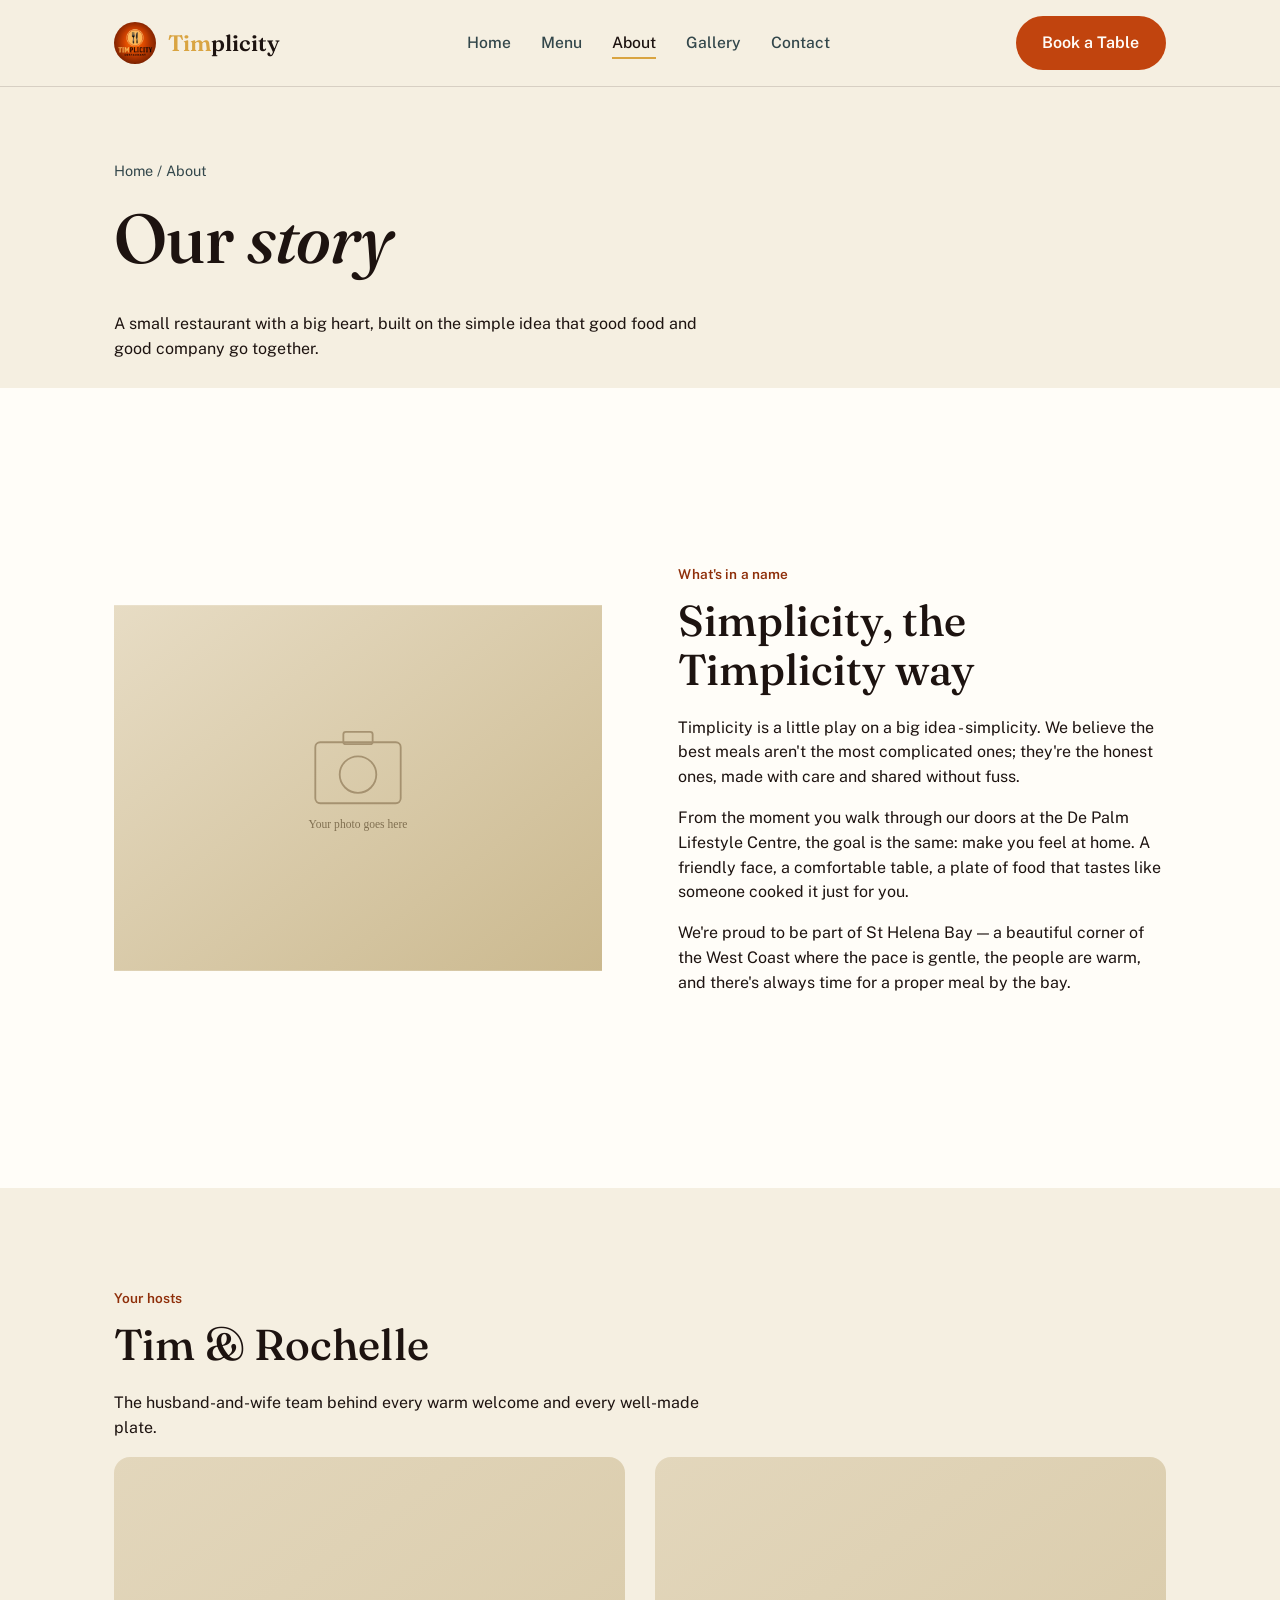
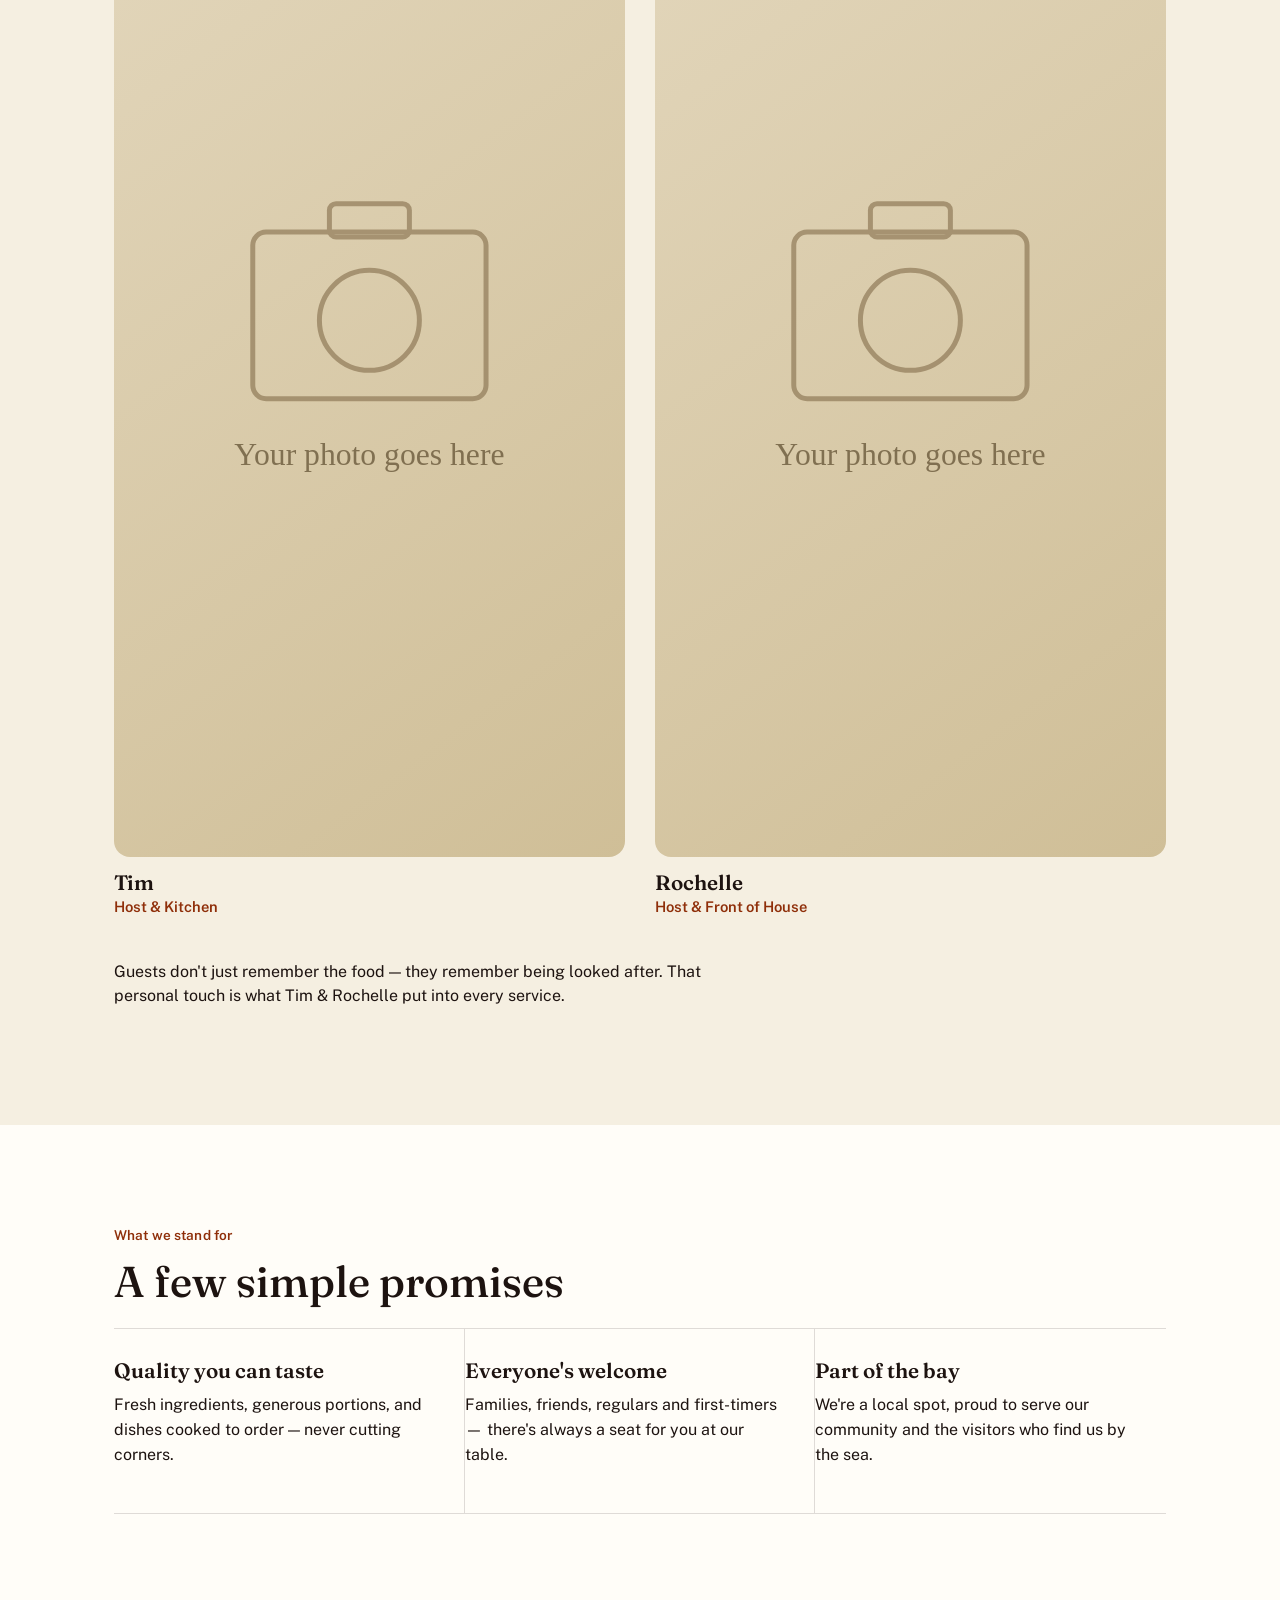
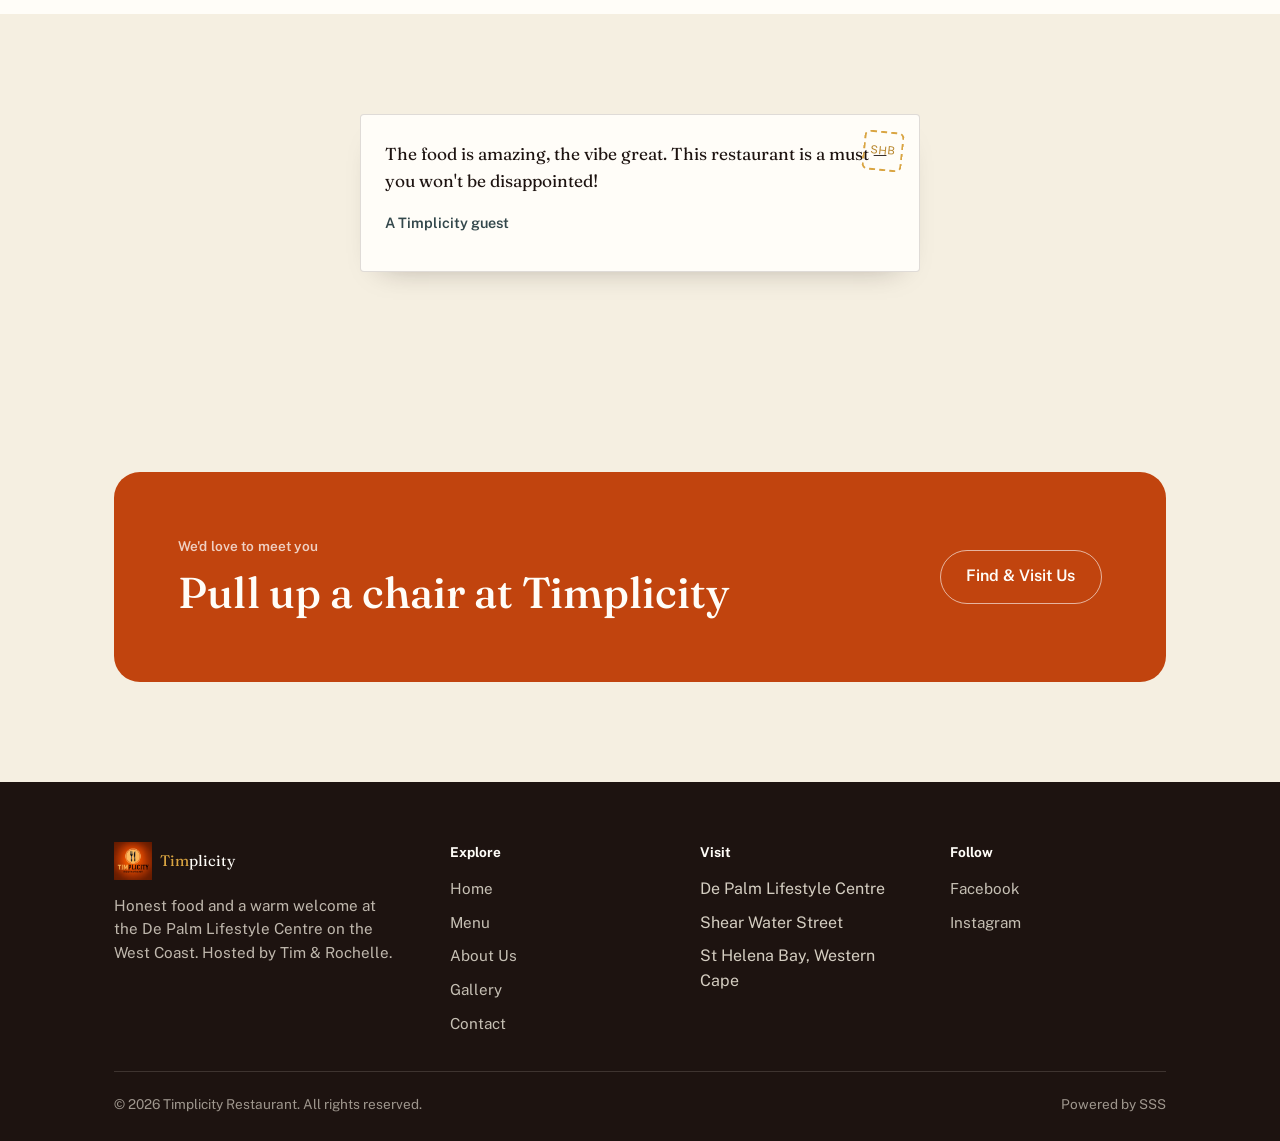
==== commit e1469356: "Menu Dropdown change Menu Dropdown change" ====
--- a/about.html
+++ b/about.html
@@ -51,7 +51,7 @@
       <div>
         <p class="label">What's in a name</p>
         <h2>Simplicity, the Timplicity way</h2>
-        <p>Timplicity is a little play on a big idea — simplicity. We believe the best meals aren't the most complicated ones; they're the honest ones, made with care and shared without fuss.</p>
+        <p>Timplicity is a little play on a big idea - simplicity. We believe the best meals aren't the most complicated ones; they're the honest ones, made with care and shared without fuss.</p>
         <p>From the moment you walk through our doors at the De Palm Lifestyle Centre, the goal is the same: make you feel at home. A friendly face, a comfortable table, a plate of food that tastes like someone cooked it just for you.</p>
         <p>We're proud to be part of St Helena Bay — a beautiful corner of the West Coast where the pace is gentle, the people are warm, and there's always time for a proper meal by the bay.</p>
       </div>
--- a/assets/css/style.css
+++ b/assets/css/style.css
@@ -24,6 +24,7 @@
 }
 
 *, *::before, *::after{ box-sizing: border-box; }
+html, body{ max-width: 100%; overflow-x: hidden; }
 html{ scroll-behavior: smooth; }
 @media (prefers-reduced-motion: reduce){
   html{ scroll-behavior: auto; }
@@ -172,12 +173,16 @@
 
 @media (max-width: 860px){
   .nav-links{
-    position: fixed; inset: 68px 0 0 0;
+    position: absolute; top: 100%; left: 0; right: 0;
     background: var(--plaster);
     flex-direction: column;
     align-items: flex-start;
-    padding: 30px var(--pad);
-    gap: 22px;
+    padding: 26px var(--pad) 34px;
+    gap: 20px;
+    box-shadow: 0 24px 40px -24px rgba(29,19,16,0.45);
+    border-bottom: 1px solid var(--line);
+    max-height: calc(100vh - 100%);
+    overflow-y: auto;
     transform: translateY(-8px);
     opacity: 0;
     visibility: hidden;
@@ -245,7 +250,19 @@
   gap: clamp(32px, 6vw, 80px);
   align-items:center;
 }
-@media (max-width: 860px){ .two-col{ grid-template-columns: 1fr; } }
+@media (max-width: 860px){
+  .two-col{ grid-template-columns: 1fr; }
+  .col-media.stacked{ padding-bottom: 0; }
+  .col-media.stacked .img-2{
+    position: static;
+    width: 100%;
+    right: auto; bottom: auto;
+    border: none;
+    box-shadow: none;
+    border-radius: 18px;
+    margin-top: 14px;
+  }
+}
 .two-col.reverse .col-media{ order: 2; }
 @media (max-width: 860px){ .two-col.reverse .col-media{ order: 0; } }
 
@@ -548,3 +565,43 @@
 }
 .footer-bottom a{ text-decoration:none; color: inherit; }
 .footer-bottom a:hover{ color: var(--gold); }
+
+/* ===========================================================
+   Small-phone refinements (320–480px)
+   Everything above already reflows at tablet/large-phone width;
+   this tightens the last few spots that get cramped on narrow phones.
+   =========================================================== */
+@media (max-width: 480px){
+  .wordmark{ font-size: 1.1rem; gap: 0.4em; }
+  .wordmark .mark{ width: 32px; height: 32px; }
+  .footer-word .mark{ width: 32px; height: 32px; }
+
+  section{ padding: 44px 0; }
+  .hero{ padding-top: 40px; }
+
+  h1{ font-size: clamp(2.1rem, 9vw, 2.8rem); }
+  h2{ font-size: clamp(1.55rem, 6.5vw, 1.9rem); }
+
+  .btn{ padding: 0.8em 1.3em; font-size: 0.95rem; }
+  .hero-ctas .btn, .cta-banner .btn{ width: 100%; justify-content: center; }
+  .hero-ctas{ flex-direction: column; }
+
+  /* Menu rows: drop the dotted leader and right-align price on its own line
+     instead of squeezing name + tag + leader + price onto one row */
+  .menu-item{ flex-wrap: wrap; row-gap: 4px; }
+  .menu-item .leader{ display: none; }
+  .menu-item .name{ white-space: normal; }
+  .menu-item .price{ margin-left: auto; }
+
+  .gallery-grid{ grid-template-columns: 1fr; }
+  .gallery-grid .tall{ grid-row: auto; }
+
+  .footer-grid{ grid-template-columns: 1fr; gap: 26px; }
+
+  .cta-banner{ text-align: center; justify-content: center; }
+  .cta-banner > div{ width: 100%; }
+
+  .postcard:nth-child(2), .postcard:nth-child(3){ transform: none; }
+
+  .chip{ padding: 7px 13px; font-size: 0.85rem; }
+}
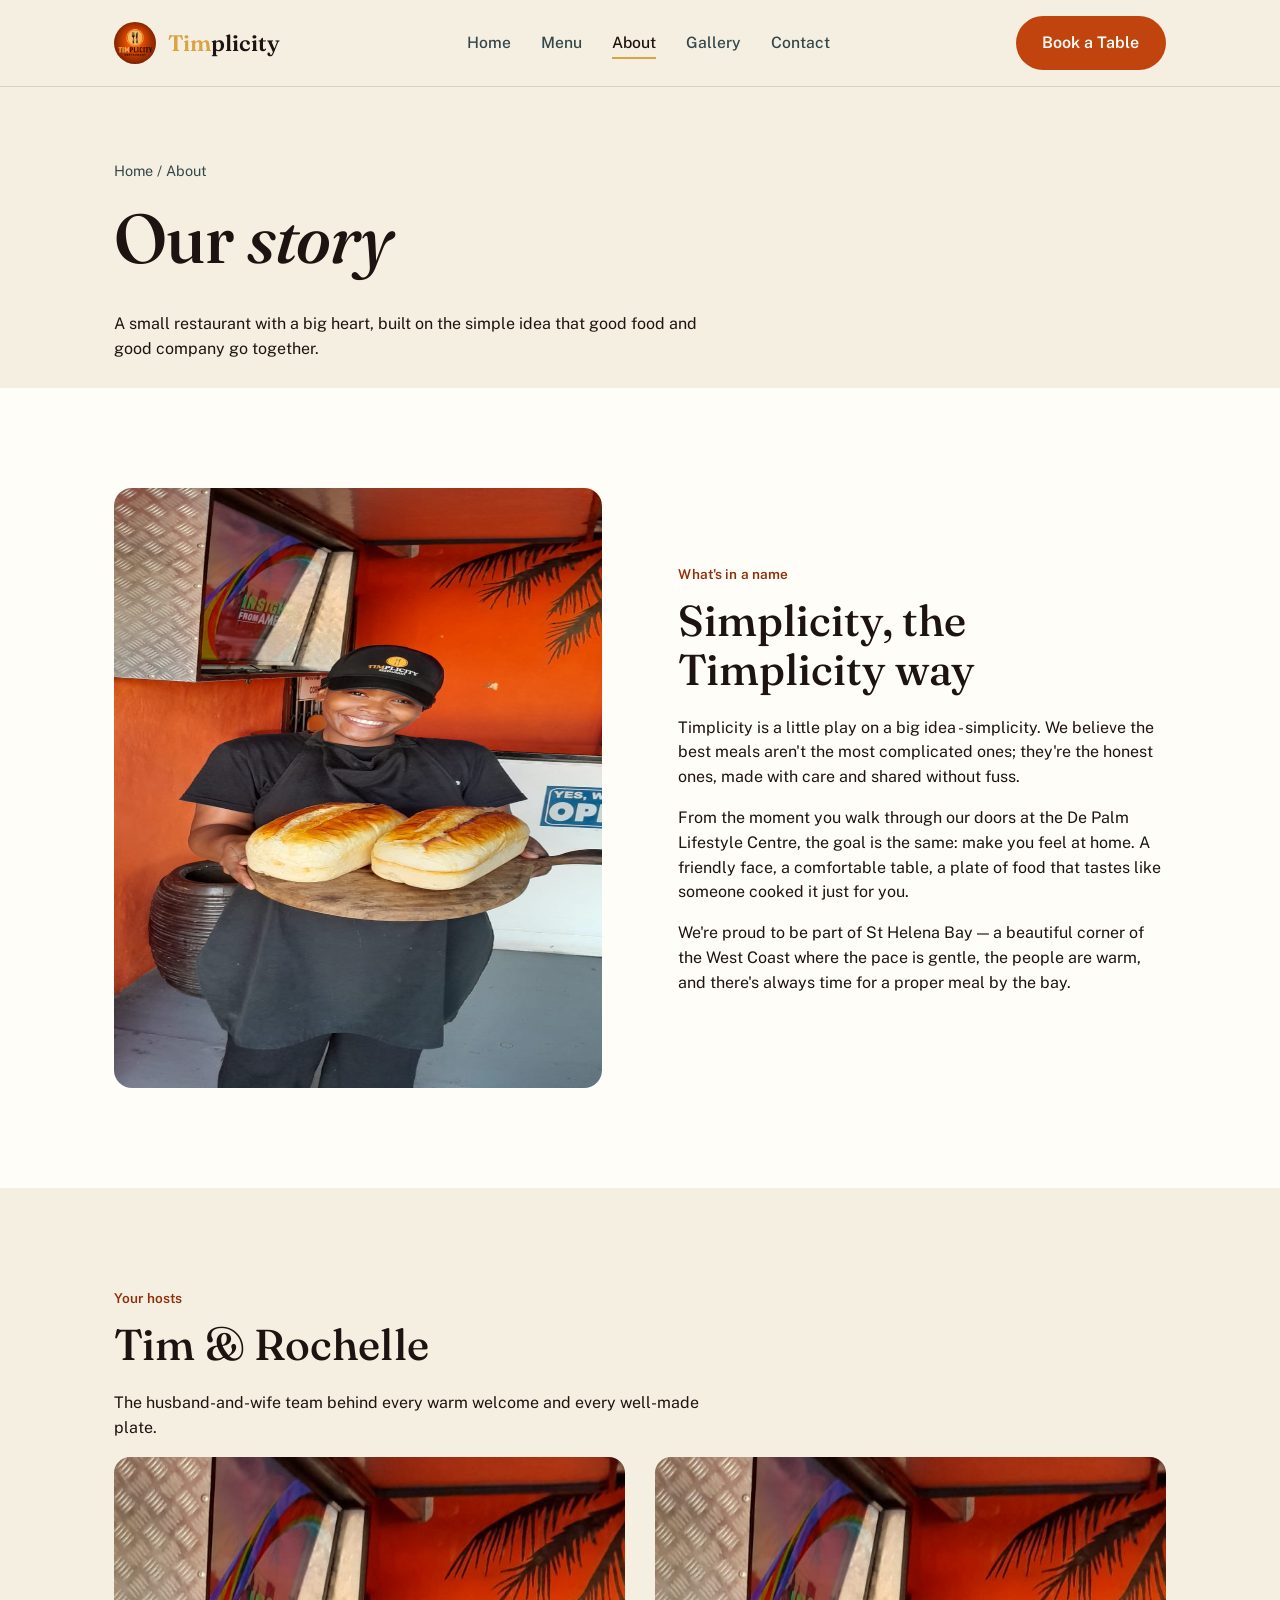
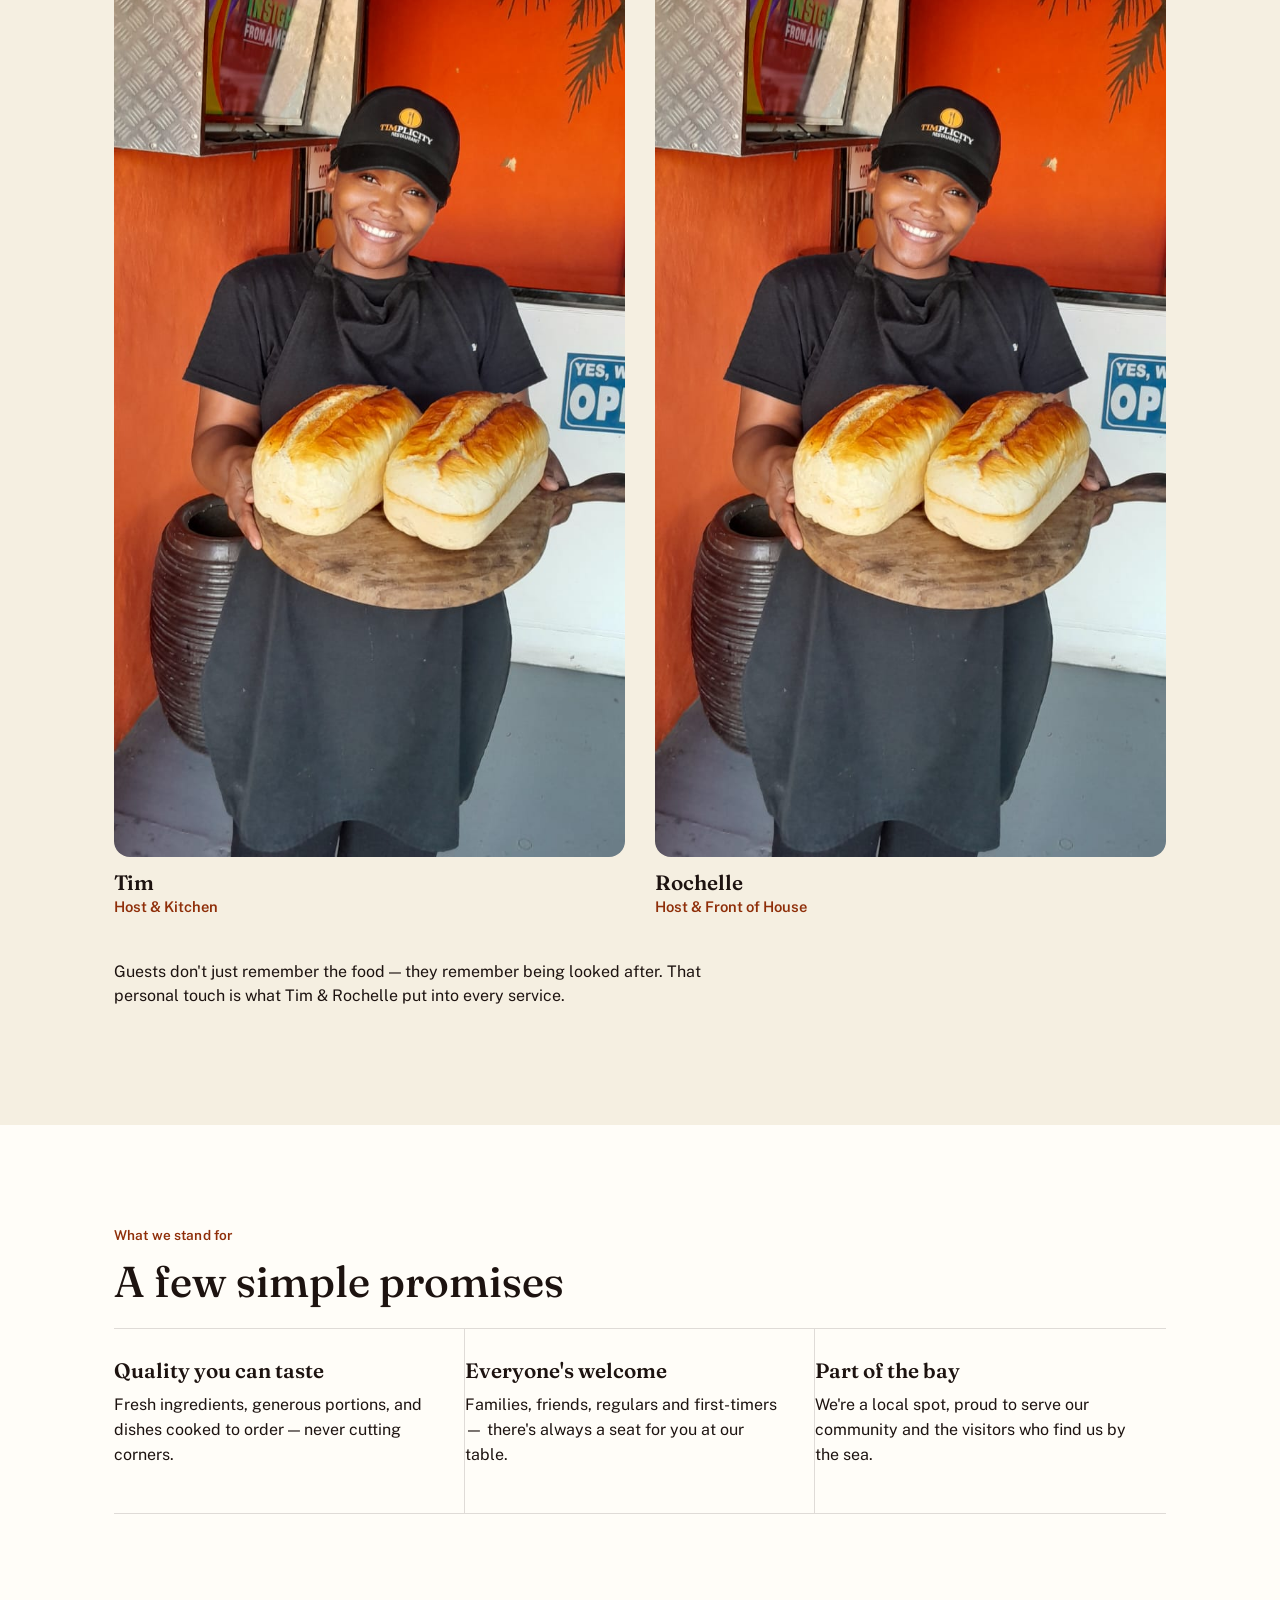
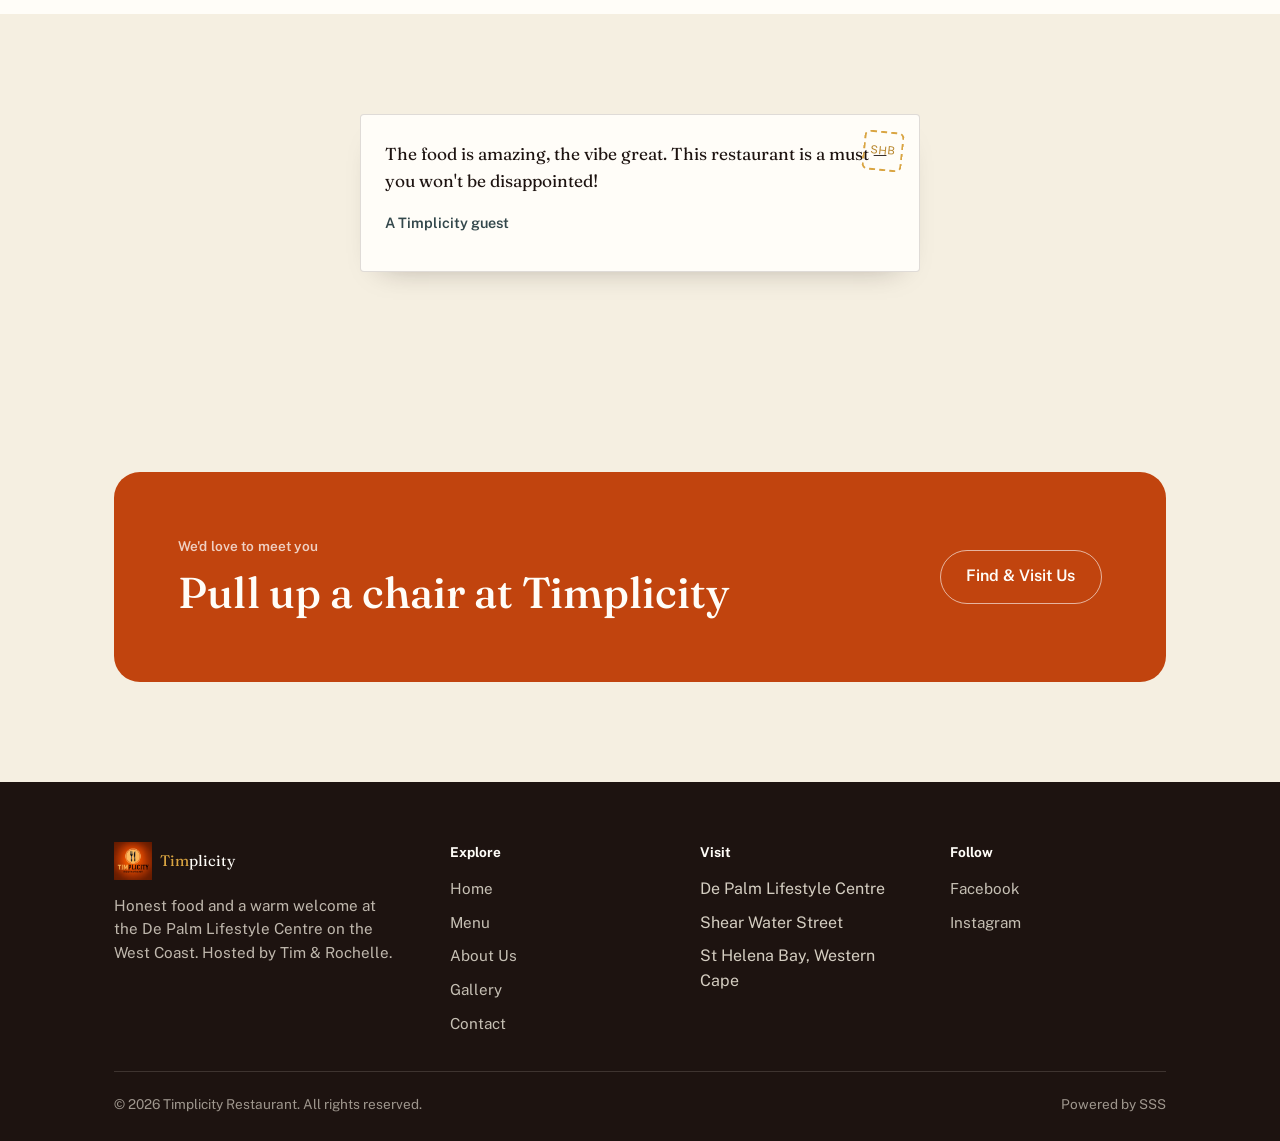
==== commit 2bf77ef5: "All pics added" ====
--- a/about.html
+++ b/about.html
@@ -46,7 +46,7 @@
   <section style="background:var(--paper);">
     <div class="container two-col">
       <div class="col-media">
-        <img src="assets/images/placeholder.svg" alt="The Timplicity restaurant at the De Palm Lifestyle Centre" width="800" height="600">
+        <img src="assets/images/3.jpeg" alt="The Timplicity restaurant at the De Palm Lifestyle Centre" width="800" height="600">
       </div>
       <div>
         <p class="label">What's in a name</p>
@@ -65,12 +65,12 @@
       <p>The husband-and-wife team behind every warm welcome and every well-made plate.</p>
       <div class="hosts">
         <div class="host">
-          <img src="assets/images/placeholder.svg" alt="Tim, co-host of Timplicity" width="800" height="1000">
+          <img src="assets/images/3.jpeg" alt="Tim, co-host of Timplicity" width="800" height="1000">
           <h3>Tim</h3>
           <p class="role">Host &amp; Kitchen</p>
         </div>
         <div class="host">
-          <img src="assets/images/placeholder.svg" alt="Rochelle, co-host of Timplicity" width="800" height="1000">
+          <img src="assets/images/3.jpeg" alt="Rochelle, co-host of Timplicity" width="800" height="1000">
           <h3>Rochelle</h3>
           <p class="role">Host &amp; Front of House</p>
         </div>
